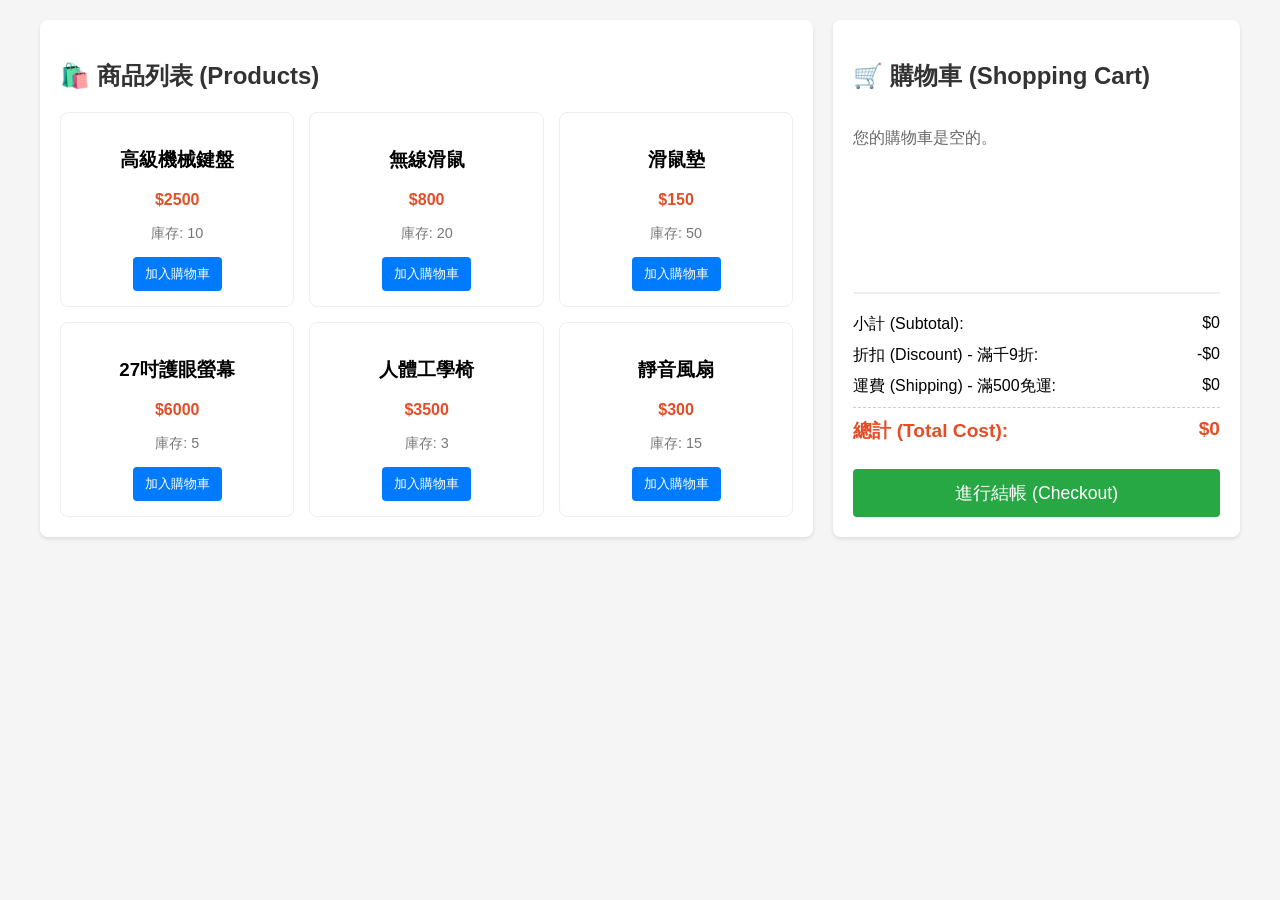
==== index.html @ c5e7530f "first push by Taick" ====
<!DOCTYPE html>
<html lang="zh-TW">
<head>
    <meta charset="UTF-8">
    <meta name="viewport" content="width=device-width, initial-scale=1.0">
    <title>E-commerce Shopping Platform</title>
    <style>
        body { font-family: Arial, sans-serif; margin: 0; padding: 20px; background-color: #f5f5f5; }
        h1, h2 { color: #333; }
        .container { display: flex; gap: 20px; max-width: 1200px; margin: 0 auto; }
        
        .products-section, .cart-section { background: white; padding: 20px; border-radius: 8px; box-shadow: 0 2px 4px rgba(0,0,0,0.1); }
        .products-section { flex: 2; }
        .cart-section { flex: 1; display: flex; flex-direction: column; }
        
        .product-grid { display: grid; grid-template-columns: repeat(auto-fill, minmax(200px, 1fr)); gap: 15px; }
        .product-card { padding: 15px; border: 1px solid #eee; border-radius: 8px; text-align: center; }
        .product-price { color: #e44d26; font-weight: bold; margin: 10px 0; }
        
        button { background-color: #007bff; color: white; border: none; padding: 8px 12px; border-radius: 4px; cursor: pointer; }
        button:hover { background-color: #0056b3; }
        button:disabled { background-color: #ccc; cursor: not-allowed; }
        
        .cart-item { display: flex; justify-content: space-between; align-items: center; border-bottom: 1px solid #eee; padding: 10px 0; }
        .cart-summary { margin-top: auto; padding-top: 20px; border-top: 2px solid #eee; }
        .summary-row { display: flex; justify-content: space-between; margin-bottom: 10px; }
        .total-row { font-size: 1.2em; font-weight: bold; color: #e44d26; border-top: 1px dashed #ccc; padding-top: 10px; }
        
        #checkoutBtn { width: 100%; margin-top: 15px; font-size: 1.1em; padding: 12px; background-color: #28a745; }
        #checkoutBtn:hover { background-color: #218838; }
    </style>
</head>
<body>

    <div class="container">
        <!-- 產品瀏覽區 -->
        <section class="products-section">
            <h1>🛍️ 商品列表 (Products)</h1>
            <div class="product-grid" id="productGrid">
                <!-- 商品卡片由 JS 動態生成 -->
            </div>
        </section>

        <!-- 購物車與結帳區 -->
        <section class="cart-section">
            <h2>🛒 購物車 (Shopping Cart)</h2>
            <div id="cartItems">
                <p style="color: #666;">您的購物車是空的。</p>
            </div>
            
            <div class="cart-summary">
                <div class="summary-row">
                    <span>小計 (Subtotal):</span>
                    <span id="subTotal">$0</span>
                </div>
                <!-- 模擬滿千9折策略 -->
                <div class="summary-row">
                    <span>折扣 (Discount) - 滿千9折:</span>
                    <span id="discount">-$0</span>
                </div>
                <!-- 模擬未滿500需運費 60策略 -->
                <div class="summary-row">
                    <span>運費 (Shipping) - 滿500免運:</span>
                    <span id="shipping">$0</span>
                </div>
                <div class="summary-row total-row">
                    <span>總計 (Total Cost):</span>
                    <span id="totalCost">$0</span>
                </div>
                <button id="checkoutBtn" disabled onclick="checkout()">進行結帳 (Checkout)</button>
            </div>
        </section>
    </div>

    <!-- 模擬前端與後端交換資料的腳本 -->
    <script>
        // 模擬後端回傳的商品清單
        const dbProducts = [
            { id: 1, name: "高級機械鍵盤", price: 2500, stock: 10 },
            { id: 2, name: "無線滑鼠", price: 800, stock: 20 },
            { id: 3, name: "滑鼠墊", price: 150, stock: 50 },
            { id: 4, name: "27吋護眼螢幕", price: 6000, stock: 5 },
            { id: 5, name: "人體工學椅", price: 3500, stock: 3 },
            { id: 6, name: "靜音風扇", price: 300, stock: 15 }
        ];

        // 購物車狀態
        let cart = [];

        // 初始化頁面
        function initApp() {
            renderProducts();
            updateCartUI();
        }

        // 渲染商品列表
        function renderProducts() {
            const grid = document.getElementById("productGrid");
            grid.innerHTML = "";
            dbProducts.forEach(product => {
                const card = document.createElement("div");
                card.className = "product-card";
                card.innerHTML = `
                    <h3>${product.name}</h3>
                    <div class="product-price">$${product.price}</div>
                    <p style="font-size: 0.9em; color: #777;">庫存: <span id="stock-${product.id}">${product.stock}</span></p>
                    <button onclick="addToCart(${product.id})" id="btn-${product.id}">加入購物車</button>
                `;
                grid.appendChild(card);
            });
        }

        // 加入購物車
        function addToCart(productId) {
            const product = dbProducts.find(p => p.id === productId);
            if (product.stock <= 0) return alert("庫存不足！");
            
            // 扣除模擬庫存
            product.stock--;
            document.getElementById(`stock-${product.id}`).innerText = product.stock;
            if(product.stock === 0) document.getElementById(`btn-${product.id}`).disabled = true;

            const existingItem = cart.find(item => item.product.id === productId);
            if (existingItem) {
                existingItem.quantity++;
            } else {
                cart.push({ product: product, quantity: 1 });
            }
            updateCartUI();
        }

        // 移除購物車項目 (釋放庫存)
        function removeFromCart(productId) {
            const index = cart.findIndex(item => item.product.id === productId);
            if(index !== -1) {
                const item = cart[index];
                // 加回庫存
                const product = dbProducts.find(p => p.id === productId);
                product.stock += item.quantity;
                document.getElementById(`stock-${product.id}`).innerText = product.stock;
                document.getElementById(`btn-${product.id}`).disabled = false;
                
                cart.splice(index, 1);
                updateCartUI();
            }
        }

        // 更新購物車UI及計算金額
        function updateCartUI() {
            const container = document.getElementById("cartItems");
            if (cart.length === 0) {
                container.innerHTML = '<p style="color: #666;">您的購物車是空的。</p>';
                document.getElementById("checkoutBtn").disabled = true;
            } else {
                container.innerHTML = "";
                document.getElementById("checkoutBtn").disabled = false;
                cart.forEach(item => {
                    const row = document.createElement("div");
                    row.className = "cart-item";
                    row.innerHTML = `
                        <span>${item.product.name} (x${item.quantity})</span>
                        <span>
                            $${item.product.price * item.quantity} 
                            <button onclick="removeFromCart(${item.product.id})" style="padding: 2px 6px; background-color: #dc3545; font-size:0.8em;">刪除</button>
                        </span>
                    `;
                    container.appendChild(row);
                });
            }
            calculateCost();
        }

        // 模擬訂單計費 (Policy/Strategy 模擬)
        function calculateCost() {
            let subtotal = 0;
            cart.forEach(item => subtotal += item.product.price * item.quantity);

            // 折扣策略: 滿 1000 打 9 折
            let discount = 0;
            if (subtotal >= 1000) {
                discount = subtotal * 0.1;
            }

            // 運費策略: 未滿 500 收 60 運費, 若為 0 則不收運費
            let shippingParams = 60;
            let shippingCost = (subtotal < 500 && subtotal > 0) ? shippingParams : 0;

            let total = subtotal - discount + shippingCost;

            // 更新畫面
            document.getElementById("subTotal").innerText = "$" + Math.round(subtotal);
            document.getElementById("discount").innerText = "-$" + Math.round(discount);
            document.getElementById("shipping").innerText = "$" + shippingCost;
            document.getElementById("totalCost").innerText = "$" + Math.round(total);
        }

        // 模擬送出結帳
        function checkout() {
            alert("結帳成功！總金額：" + document.getElementById("totalCost").innerText + "\n感謝您的購買！");
            cart = [];
            updateCartUI();
        }

        // 啟動應用
        initApp();
    </script>
</body>
</html>
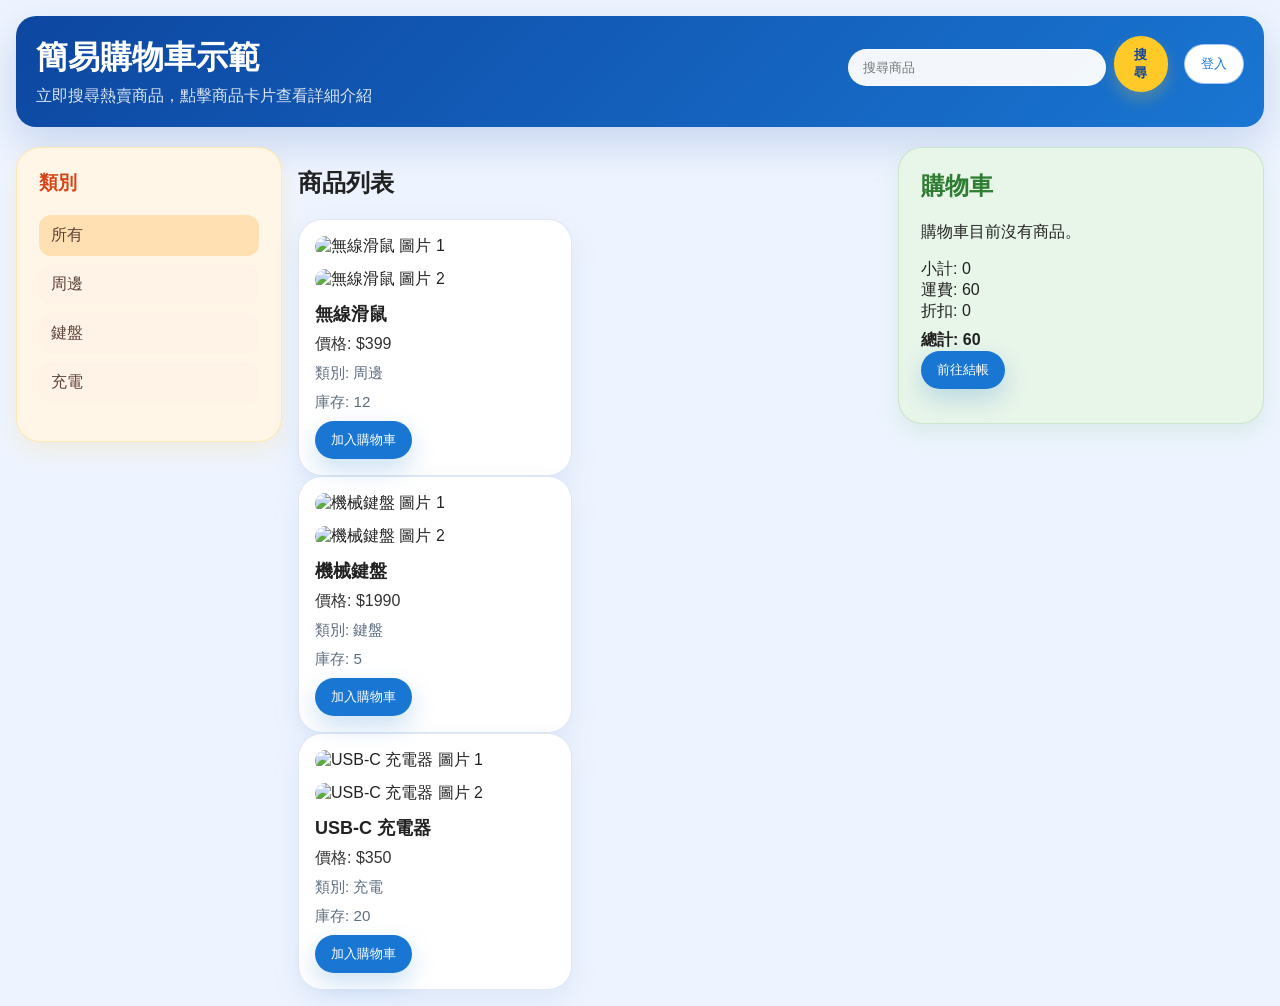
==== commit fe6f1429: "add web" ====
--- a/index.html
+++ b/index.html
@@ -1,208 +1,132 @@
-<!DOCTYPE html>
-<html lang="zh-TW">
-<head>
-    <meta charset="UTF-8">
-    <meta name="viewport" content="width=device-width, initial-scale=1.0">
-    <title>E-commerce Shopping Platform</title>
-    <style>
-        body { font-family: Arial, sans-serif; margin: 0; padding: 20px; background-color: #f5f5f5; }
-        h1, h2 { color: #333; }
-        .container { display: flex; gap: 20px; max-width: 1200px; margin: 0 auto; }
-        
-        .products-section, .cart-section { background: white; padding: 20px; border-radius: 8px; box-shadow: 0 2px 4px rgba(0,0,0,0.1); }
-        .products-section { flex: 2; }
-        .cart-section { flex: 1; display: flex; flex-direction: column; }
-        
-        .product-grid { display: grid; grid-template-columns: repeat(auto-fill, minmax(200px, 1fr)); gap: 15px; }
-        .product-card { padding: 15px; border: 1px solid #eee; border-radius: 8px; text-align: center; }
-        .product-price { color: #e44d26; font-weight: bold; margin: 10px 0; }
-        
-        button { background-color: #007bff; color: white; border: none; padding: 8px 12px; border-radius: 4px; cursor: pointer; }
-        button:hover { background-color: #0056b3; }
-        button:disabled { background-color: #ccc; cursor: not-allowed; }
-        
-        .cart-item { display: flex; justify-content: space-between; align-items: center; border-bottom: 1px solid #eee; padding: 10px 0; }
-        .cart-summary { margin-top: auto; padding-top: 20px; border-top: 2px solid #eee; }
-        .summary-row { display: flex; justify-content: space-between; margin-bottom: 10px; }
-        .total-row { font-size: 1.2em; font-weight: bold; color: #e44d26; border-top: 1px dashed #ccc; padding-top: 10px; }
-        
-        #checkoutBtn { width: 100%; margin-top: 15px; font-size: 1.1em; padding: 12px; background-color: #28a745; }
-        #checkoutBtn:hover { background-color: #218838; }
-    </style>
-</head>
-<body>
-
-    <div class="container">
-        <!-- 產品瀏覽區 -->
-        <section class="products-section">
-            <h1>🛍️ 商品列表 (Products)</h1>
-            <div class="product-grid" id="productGrid">
-                <!-- 商品卡片由 JS 動態生成 -->
-            </div>
-        </section>
-
-        <!-- 購物車與結帳區 -->
-        <section class="cart-section">
-            <h2>🛒 購物車 (Shopping Cart)</h2>
-            <div id="cartItems">
-                <p style="color: #666;">您的購物車是空的。</p>
-            </div>
-            
-            <div class="cart-summary">
-                <div class="summary-row">
-                    <span>小計 (Subtotal):</span>
-                    <span id="subTotal">$0</span>
-                </div>
-                <!-- 模擬滿千9折策略 -->
-                <div class="summary-row">
-                    <span>折扣 (Discount) - 滿千9折:</span>
-                    <span id="discount">-$0</span>
-                </div>
-                <!-- 模擬未滿500需運費 60策略 -->
-                <div class="summary-row">
-                    <span>運費 (Shipping) - 滿500免運:</span>
-                    <span id="shipping">$0</span>
-                </div>
-                <div class="summary-row total-row">
-                    <span>總計 (Total Cost):</span>
-                    <span id="totalCost">$0</span>
-                </div>
-                <button id="checkoutBtn" disabled onclick="checkout()">進行結帳 (Checkout)</button>
-            </div>
-        </section>
-    </div>
-
-    <!-- 模擬前端與後端交換資料的腳本 -->
-    <script>
-        // 模擬後端回傳的商品清單
-        const dbProducts = [
-            { id: 1, name: "高級機械鍵盤", price: 2500, stock: 10 },
-            { id: 2, name: "無線滑鼠", price: 800, stock: 20 },
-            { id: 3, name: "滑鼠墊", price: 150, stock: 50 },
-            { id: 4, name: "27吋護眼螢幕", price: 6000, stock: 5 },
-            { id: 5, name: "人體工學椅", price: 3500, stock: 3 },
-            { id: 6, name: "靜音風扇", price: 300, stock: 15 }
-        ];
-
-        // 購物車狀態
-        let cart = [];
-
-        // 初始化頁面
-        function initApp() {
-            renderProducts();
-            updateCartUI();
-        }
-
-        // 渲染商品列表
-        function renderProducts() {
-            const grid = document.getElementById("productGrid");
-            grid.innerHTML = "";
-            dbProducts.forEach(product => {
-                const card = document.createElement("div");
-                card.className = "product-card";
-                card.innerHTML = `
-                    <h3>${product.name}</h3>
-                    <div class="product-price">$${product.price}</div>
-                    <p style="font-size: 0.9em; color: #777;">庫存: <span id="stock-${product.id}">${product.stock}</span></p>
-                    <button onclick="addToCart(${product.id})" id="btn-${product.id}">加入購物車</button>
-                `;
-                grid.appendChild(card);
-            });
-        }
-
-        // 加入購物車
-        function addToCart(productId) {
-            const product = dbProducts.find(p => p.id === productId);
-            if (product.stock <= 0) return alert("庫存不足！");
-            
-            // 扣除模擬庫存
-            product.stock--;
-            document.getElementById(`stock-${product.id}`).innerText = product.stock;
-            if(product.stock === 0) document.getElementById(`btn-${product.id}`).disabled = true;
-
-            const existingItem = cart.find(item => item.product.id === productId);
-            if (existingItem) {
-                existingItem.quantity++;
-            } else {
-                cart.push({ product: product, quantity: 1 });
-            }
-            updateCartUI();
-        }
-
-        // 移除購物車項目 (釋放庫存)
-        function removeFromCart(productId) {
-            const index = cart.findIndex(item => item.product.id === productId);
-            if(index !== -1) {
-                const item = cart[index];
-                // 加回庫存
-                const product = dbProducts.find(p => p.id === productId);
-                product.stock += item.quantity;
-                document.getElementById(`stock-${product.id}`).innerText = product.stock;
-                document.getElementById(`btn-${product.id}`).disabled = false;
-                
-                cart.splice(index, 1);
-                updateCartUI();
-            }
-        }
-
-        // 更新購物車UI及計算金額
-        function updateCartUI() {
-            const container = document.getElementById("cartItems");
-            if (cart.length === 0) {
-                container.innerHTML = '<p style="color: #666;">您的購物車是空的。</p>';
-                document.getElementById("checkoutBtn").disabled = true;
-            } else {
-                container.innerHTML = "";
-                document.getElementById("checkoutBtn").disabled = false;
-                cart.forEach(item => {
-                    const row = document.createElement("div");
-                    row.className = "cart-item";
-                    row.innerHTML = `
-                        <span>${item.product.name} (x${item.quantity})</span>
-                        <span>
-                            $${item.product.price * item.quantity} 
-                            <button onclick="removeFromCart(${item.product.id})" style="padding: 2px 6px; background-color: #dc3545; font-size:0.8em;">刪除</button>
-                        </span>
-                    `;
-                    container.appendChild(row);
-                });
-            }
-            calculateCost();
-        }
-
-        // 模擬訂單計費 (Policy/Strategy 模擬)
-        function calculateCost() {
-            let subtotal = 0;
-            cart.forEach(item => subtotal += item.product.price * item.quantity);
-
-            // 折扣策略: 滿 1000 打 9 折
-            let discount = 0;
-            if (subtotal >= 1000) {
-                discount = subtotal * 0.1;
-            }
-
-            // 運費策略: 未滿 500 收 60 運費, 若為 0 則不收運費
-            let shippingParams = 60;
-            let shippingCost = (subtotal < 500 && subtotal > 0) ? shippingParams : 0;
-
-            let total = subtotal - discount + shippingCost;
-
-            // 更新畫面
-            document.getElementById("subTotal").innerText = "$" + Math.round(subtotal);
-            document.getElementById("discount").innerText = "-$" + Math.round(discount);
-            document.getElementById("shipping").innerText = "$" + shippingCost;
-            document.getElementById("totalCost").innerText = "$" + Math.round(total);
-        }
-
-        // 模擬送出結帳
-        function checkout() {
-            alert("結帳成功！總金額：" + document.getElementById("totalCost").innerText + "\n感謝您的購買！");
-            cart = [];
-            updateCartUI();
-        }
-
-        // 啟動應用
-        initApp();
-    </script>
-</body>
-</html>+<!doctype html>
+<html lang="zh-Hant">
+<head>
+  <meta charset="utf-8">
+  <meta name="viewport" content="width=device-width,initial-scale=1">
+  <title>購物系統示範</title>
+  <link rel="stylesheet" href="web/style.css">
+  </head>
+<body>
+  <header>
+    <div class="topbar">
+      <div class="brand-wrap">
+        <h1>簡易購物車示範</h1>
+        <p class="subtitle">立即搜尋熱賣商品，點擊商品卡片查看詳細介紹</p>
+      </div>
+      <div class="top-actions">
+        <div class="search">
+          <input id="searchInput" placeholder="搜尋商品">
+          <button id="searchBtn">搜尋</button>
+        </div>
+        <div class="user-area">
+          <button id="openLoginBtn" class="secondary">登入</button>
+          <span id="currentUser" class="user-badge hidden">
+            <strong id="displayName"></strong>
+            <button id="logoutBtn" class="secondary">登出</button>
+          </span>
+        </div>
+      </div>
+    </div>
+  </header>
+
+  <main class="layout">
+    <aside id="categories" class="sidebar">
+      <h3>類別</h3>
+      <ul id="categoryList"></ul>
+    </aside>
+
+    <section id="products-section" class="content">
+      <h2>商品列表</h2>
+      <div id="products" class="grid"></div>
+      <section id="adminPanel" class="admin-panel hidden">
+        <div class="admin-header">
+          <h2>管理者系統</h2>
+          <div class="admin-tabs">
+            <button data-tab="products" class="active">商品列表</button>
+            <button data-tab="customers">客戶列表</button>
+            <button data-tab="discounts">折扣活動</button>
+          </div>
+        </div>
+        <div id="adminContent" class="admin-content"></div>
+      </section>
+    </section>
+
+    <aside id="cart-panel" class="cart-panel">
+      <h2>購物車</h2>
+      <div id="cart"></div>
+      <div class="cart-summary">
+        <div>小計: <span id="subtotal">0</span></div>
+        <div>運費: <span id="shipping">0</span></div>
+        <div>折扣: <span id="discount">0</span></div>
+        <div class="total">總計: <span id="total">0</span></div>
+      </div>
+      <button id="checkoutBtn" class="primary">前往結帳</button>
+      <div id="message" class="message"></div>
+    </aside>
+  </main>
+
+  <div id="productModal" class="modal hidden">
+    <div class="modal-dialog product-dialog">
+      <button class="close" id="closeProductModal" aria-label="關閉">×</button>
+      <div class="product-preview">
+        <div class="product-gallery" id="productGallery"></div>
+        <div class="product-info">
+          <h2 id="modalProductName"></h2>
+          <p id="modalProductDesc"></p>
+          <p>價格: <strong id="modalProductPrice"></strong></p>
+          <p>類別: <strong id="modalProductCategory"></strong></p>
+          <p>庫存: <strong id="modalProductStock"></strong></p>
+          <button id="modalAddBtn" class="primary">加入購物車</button>
+        </div>
+      </div>
+    </div>
+  </div>
+
+  <div id="loginModal" class="modal hidden">
+    <div class="modal-dialog login-dialog">
+      <button class="close" id="closeLoginModal" aria-label="關閉">×</button>
+      <h2>會員登入</h2>
+      <label>身分
+        <select id="loginRole">
+          <option value="customer">客戶</option>
+          <option value="admin">管理員</option>
+        </select>
+      </label>
+      <label>帳號
+        <input id="loginUsername" placeholder="admin / customer">
+      </label>
+      <label>密碼
+        <input id="loginPassword" type="password" placeholder="密碼">
+      </label>
+      <button id="loginBtn" class="primary">登入</button>
+      <div id="loginModalMessage" class="message"></div>
+    </div>
+  </div>
+
+  <div id="paymentModal" class="modal hidden">
+    <div class="modal-dialog">
+      <button class="close" id="closePaymentModal" aria-label="關閉">×</button>
+      <h2>結帳付款</h2>
+      <div id="checkoutUserInfo"></div>
+      <label>付款方式
+        <select id="paymentMethod">
+          <option value="card">信用卡</option>
+          <option value="linepay">Line Pay</option>
+          <option value="atm">ATM 轉帳</option>
+        </select>
+      </label>
+      <label>姓名 <input id="checkoutName" placeholder="輸入收件姓名"></label>
+      <label>卡號 / 帳號 <input id="checkoutCard" placeholder="4242 4242 4242 4242"></label>
+      <label>運送方式
+        <select id="shippingSelect"></select>
+      </label>
+      <label>折扣碼 <input id="discountCode" placeholder="例如: SAVE10"></label>
+      <button id="applyDiscountBtn" class="secondary">套用折扣</button>
+      <div id="paymentMessage" class="message"></div>
+      <button id="confirmPaymentBtn" class="primary">確認付款</button>
+    </div>
+  </div>
+
+  <script src="web/main.js"></script>
+</body>
+</html>
--- a/web/style.css
+++ b/web/style.css
@@ -0,0 +1,80 @@
+body{font-family:Segoe UI, Roboto, "Noto Sans TC", sans-serif;margin:16px;color:#222;background:#eef4ff}
+.hidden{display:none !important}
+.topbar{display:flex;justify-content:space-between;align-items:flex-start;gap:16px;padding:20px;border-radius:20px;background:linear-gradient(135deg,#0d47a1,#1976d2);color:#fff;box-shadow:0 16px 40px rgba(13,71,161,.18)}
+.brand-wrap h1{margin:0;font-size:2rem}
+.subtitle{margin:6px 0 0;color:rgba(255,255,255,.85)}
+.top-actions{display:flex;align-items:center;gap:16px}
+.search{display:flex;align-items:center;gap:8px}
+.search input{padding:10px 14px;border:1px solid rgba(255,255,255,.6);border-radius:999px;background:rgba(255,255,255,.95);color:#1b263b;min-width:220px;outline:none}
+.search button{padding:10px 18px;border:none;border-radius:999px;background:#ffca28;color:#0d47a1;font-weight:600;box-shadow:0 8px 16px rgba(255,202,40,.24)}
+.user-area{display:flex;align-items:center;gap:12px}
+.user-badge{display:inline-flex;align-items:center;gap:8px;padding:10px 14px;border-radius:999px;background:rgba(255,255,255,.9);color:#0d47a1;font-weight:600}
+
+.layout{display:flex;gap:16px;align-items:flex-start;margin-top:20px}
+.sidebar{width:220px;background:#fff6e8;border:1px solid rgba(255,193,7,.24);border-radius:24px;padding:22px;box-shadow:0 10px 24px rgba(255,193,7,.12)}
+.sidebar h3{margin-top:0;color:#d84315}
+.sidebar ul{list-style:none;padding:0}
+.sidebar li{padding:10px 12px;border-radius:12px;cursor:pointer;margin-bottom:8px;background:#fff2e7;color:#5d4037}
+.sidebar li.active{background:#ffe0b2}
+.cart-panel{width:320px;background:#e8f5e9;border:1px solid rgba(76,175,80,.2);border-radius:24px;padding:22px;box-shadow:0 10px 24px rgba(76,175,80,.12)}
+.cart-panel h2{margin-top:0;color:#2e7d32}
+.content{flex:1}
+.card{border:1px solid rgba(13,71,161,.12);padding:16px;border-radius:24px;width:240px;background:#fff;box-shadow:0 10px 30px rgba(13,71,161,.08);transition:transform .2s,box-shadow .2s}
+.card:hover{transform:translateY(-4px);box-shadow:0 18px 42px rgba(13,71,161,.15)}
+.card h3{margin:0 0 8px;font-size:18px}
+.card p{margin:0 0 8px;color:#333}
+.card .cat,.card .stock{font-size:.95rem;color:#5d6d7f}
+.product-image{width:100%;height:140px;border-radius:18px;object-fit:cover;margin-bottom:12px}
+.thumb-row{display:flex;gap:8px;margin-bottom:12px}
+.thumb-row img{width:60px;height:50px;object-fit:cover;border-radius:12px;border:2px solid transparent;cursor:pointer}
+.thumb-row img.active{border-color:#1976d2}
+
+.primary{background:#1976d2;color:#fff;border:none;padding:10px 16px;border-radius:999px;cursor:pointer;box-shadow:0 10px 24px rgba(25,118,210,.22)}
+.secondary{background:#fff;color:#1976d2;border:1px solid rgba(25,118,210,.4);padding:10px 16px;border-radius:999px;cursor:pointer}
+button{cursor:pointer}
+
+.admin-panel{margin-top:24px;border:1px solid rgba(25,118,210,.16);background:#f7fbff;padding:18px;border-radius:24px}
+.admin-header{display:flex;justify-content:space-between;align-items:center;gap:12px;margin-bottom:18px}
+.admin-tabs{display:flex;gap:12px;flex-wrap:wrap}
+.admin-tabs button{background:#e8f0ff;color:#0d47a1;border:1px solid rgba(13,71,161,.12);border-radius:999px;padding:10px 16px}
+.admin-tabs button.active{background:#1976d2;color:#fff;border-color:#1976d2}
+.admin-content{background:#fff;border:1px solid rgba(13,71,161,.08);border-radius:18px;padding:18px}
+.admin-table{width:100%;overflow-x:auto}
+.admin-table table{width:100%;border-collapse:collapse}
+.admin-table th,
+.admin-table td{padding:10px 12px;border-bottom:1px solid rgba(13,71,161,.1);text-align:left}
+.admin-table th{background:rgba(25,118,210,.08)}
+.admin-actions{display:flex;justify-content:flex-end;margin-bottom:16px}
+.admin-actions button{margin-left:12px}
+.admin-form{display:grid;grid-template-columns:1fr 1fr;gap:16px;margin-top:18px}
+.admin-form label{display:flex;flex-direction:column;color:#2c3e50}
+.admin-form input,
+.admin-form textarea{padding:10px;border:1px solid #dce4f2;border-radius:12px;width:100%;margin-top:8px}
+.admin-form textarea{resize:vertical;min-height:100px}
+.admin-form-full{grid-column:1 / -1}
+
+#cart{margin-bottom:16px}
+.cart-item{display:flex;justify-content:space-between;padding:10px 0;border-bottom:1px dashed #c8e6c9}
+.cart-summary{margin-top:12px}
+.total{font-weight:700;margin-top:8px}
+.message{margin-top:12px;color:green}
+label{display:block;margin:10px 0;color:#2c3e50}
+input,select{padding:10px;border:1px solid #dce4f2;border-radius:12px;width:100%;margin-top:6px}
+
+.modal{position:fixed;top:0;left:0;width:100%;height:100%;background:rgba(0,0,0,.45);display:flex;align-items:center;justify-content:center;padding:16px;z-index:1000}
+.modal.hidden{display:none}
+.modal-dialog{background:#fff;border-radius:24px;box-shadow:0 30px 80px rgba(0,0,0,.18);max-width:680px;width:100%;padding:28px;position:relative}
+.modal-dialog .close{position:absolute;top:16px;right:16px;background:none;border:none;font-size:28px;color:#4a4a4a;cursor:pointer}
+.login-dialog{max-width:420px}
+.product-dialog{max-width:900px}
+.product-preview{display:grid;grid-template-columns:260px 1fr;gap:24px;align-items:start}
+.product-gallery{display:flex;flex-direction:column;gap:12px}
+.product-gallery img{width:100%;border-radius:20px;object-fit:cover}
+.product-info h2{margin-top:0}
+.product-info p{margin:10px 0}
+
+@media (max-width:980px){
+	.layout{flex-direction:column}
+	.cart-panel{position:static;width:auto;max-height:none;margin-top:20px}
+	.product-preview{grid-template-columns:1fr}
+}
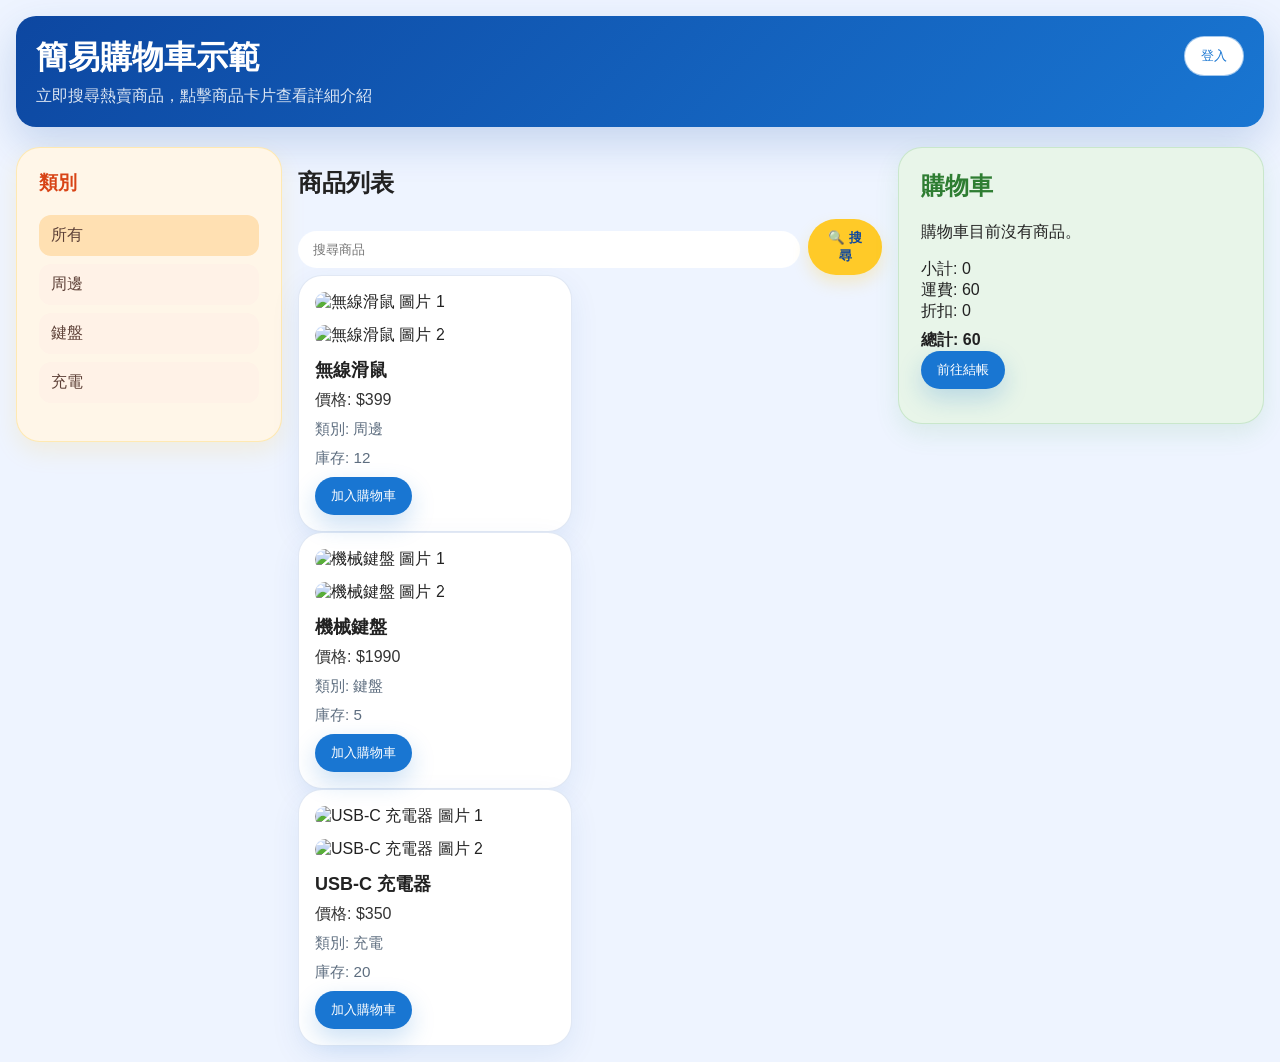
==== commit 4b292aae: "optimize typesetting" ====
--- a/index.html
+++ b/index.html
@@ -14,12 +14,9 @@
         <p class="subtitle">立即搜尋熱賣商品，點擊商品卡片查看詳細介紹</p>
       </div>
       <div class="top-actions">
-        <div class="search">
-          <input id="searchInput" placeholder="搜尋商品">
-          <button id="searchBtn">搜尋</button>
-        </div>
         <div class="user-area">
           <button id="openLoginBtn" class="secondary">登入</button>
+          <button id="manageProductsBtn" class="secondary hidden">管理你的商品</button>
           <span id="currentUser" class="user-badge hidden">
             <strong id="displayName"></strong>
             <button id="logoutBtn" class="secondary">登出</button>
@@ -36,8 +33,14 @@
     </aside>
 
     <section id="products-section" class="content">
-      <h2>商品列表</h2>
-      <div id="products" class="grid"></div>
+      <div id="productListContainer">
+        <h2>商品列表</h2>
+        <div class="search product-search">
+          <input id="searchInput" placeholder="搜尋商品">
+          <button id="searchBtn" class="primary">🔍 搜尋</button>
+        </div>
+        <div id="products" class="grid"></div>
+      </div>
       <section id="adminPanel" class="admin-panel hidden">
         <div class="admin-header">
           <h2>管理者系統</h2>
@@ -127,6 +130,25 @@
     </div>
   </div>
 
+  <div id="adminEditModal" class="modal hidden">
+    <div class="modal-dialog admin-edit-dialog">
+      <button class="close" id="closeAdminEditModal" aria-label="關閉">×</button>
+      <h3>編輯商品</h3>
+      <div class="admin-form-single">
+        <label>商品名稱<input id="adminModalName" type="text"></label>
+        <label>類別<input id="adminModalCategory" type="text"></label>
+        <label>價格<input id="adminModalPrice" type="number" min="0"></label>
+        <label>庫存<input id="adminModalStock" type="number" min="0"></label>
+        <label class="admin-form-full">描述<textarea id="adminModalDescription"></textarea></label>
+        <label class="admin-form-full">圖片網址（逗號分隔）<input id="adminModalImages" type="text" placeholder="https://... , https://..."></label>
+        <div style="display:flex;justify-content:flex-end;gap:12px;margin-top:8px">
+          <button id="adminModalCancelBtn" class="secondary">取消</button>
+          <button id="adminModalSaveBtn" class="primary">儲存</button>
+        </div>
+      </div>
+    </div>
+  </div>
+
   <script src="web/main.js"></script>
 </body>
 </html>
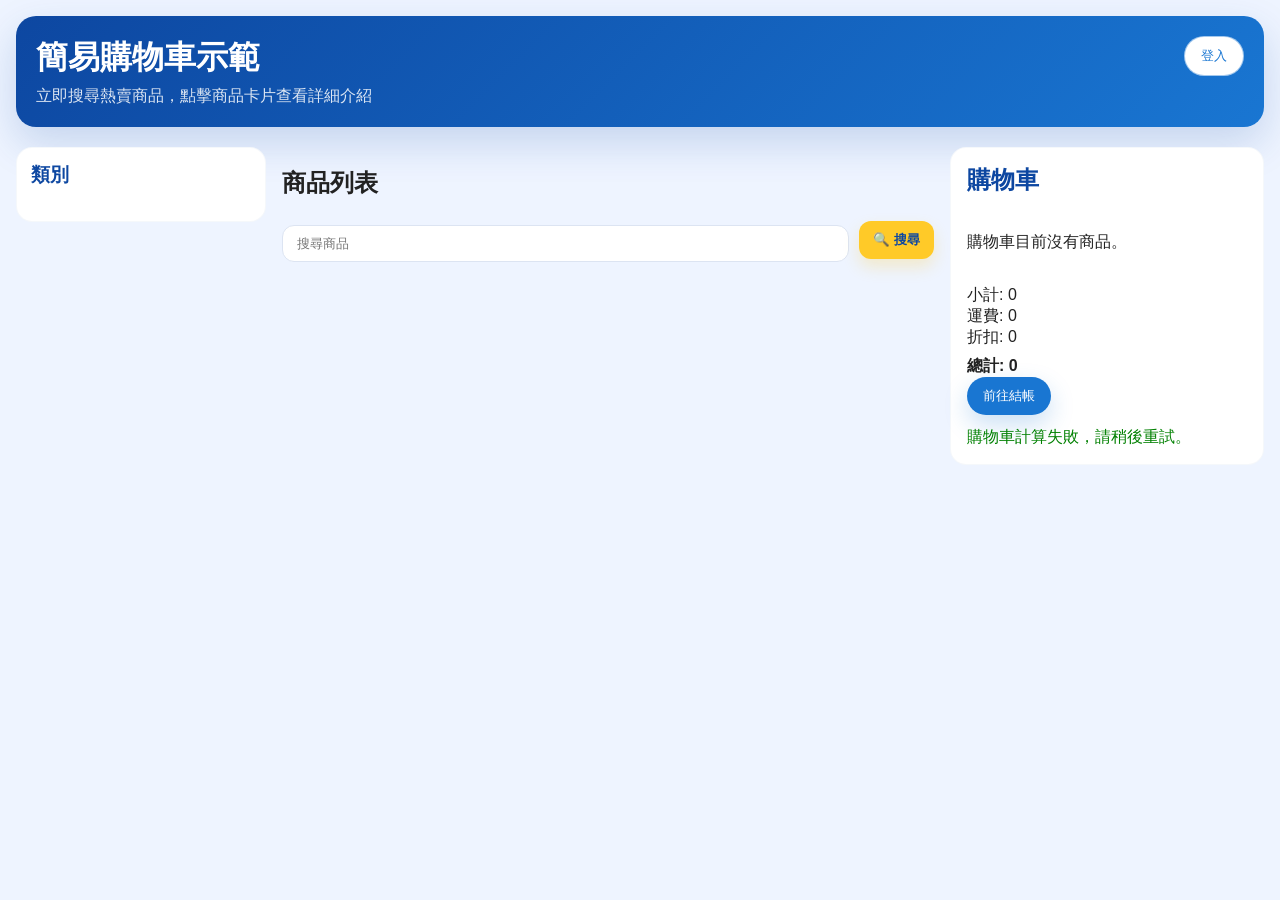
==== commit f838fc16: "重新提交" ====
--- a/index.html
+++ b/index.html
@@ -1,154 +1,154 @@
-<!doctype html>
-<html lang="zh-Hant">
-<head>
-  <meta charset="utf-8">
-  <meta name="viewport" content="width=device-width,initial-scale=1">
-  <title>購物系統示範</title>
-  <link rel="stylesheet" href="web/style.css">
-  </head>
-<body>
-  <header>
-    <div class="topbar">
-      <div class="brand-wrap">
-        <h1>簡易購物車示範</h1>
-        <p class="subtitle">立即搜尋熱賣商品，點擊商品卡片查看詳細介紹</p>
-      </div>
-      <div class="top-actions">
-        <div class="user-area">
-          <button id="openLoginBtn" class="secondary">登入</button>
-          <button id="manageProductsBtn" class="secondary hidden">管理你的商品</button>
-          <span id="currentUser" class="user-badge hidden">
-            <strong id="displayName"></strong>
-            <button id="logoutBtn" class="secondary">登出</button>
-          </span>
-        </div>
-      </div>
-    </div>
-  </header>
-
-  <main class="layout">
-    <aside id="categories" class="sidebar">
-      <h3>類別</h3>
-      <ul id="categoryList"></ul>
-    </aside>
-
-    <section id="products-section" class="content">
-      <div id="productListContainer">
-        <h2>商品列表</h2>
-        <div class="search product-search">
-          <input id="searchInput" placeholder="搜尋商品">
-          <button id="searchBtn" class="primary">🔍 搜尋</button>
-        </div>
-        <div id="products" class="grid"></div>
-      </div>
-      <section id="adminPanel" class="admin-panel hidden">
-        <div class="admin-header">
-          <h2>管理者系統</h2>
-          <div class="admin-tabs">
-            <button data-tab="products" class="active">商品列表</button>
-            <button data-tab="customers">客戶列表</button>
-            <button data-tab="discounts">折扣活動</button>
-          </div>
-        </div>
-        <div id="adminContent" class="admin-content"></div>
-      </section>
-    </section>
-
-    <aside id="cart-panel" class="cart-panel">
-      <h2>購物車</h2>
-      <div id="cart"></div>
-      <div class="cart-summary">
-        <div>小計: <span id="subtotal">0</span></div>
-        <div>運費: <span id="shipping">0</span></div>
-        <div>折扣: <span id="discount">0</span></div>
-        <div class="total">總計: <span id="total">0</span></div>
-      </div>
-      <button id="checkoutBtn" class="primary">前往結帳</button>
-      <div id="message" class="message"></div>
-    </aside>
-  </main>
-
-  <div id="productModal" class="modal hidden">
-    <div class="modal-dialog product-dialog">
-      <button class="close" id="closeProductModal" aria-label="關閉">×</button>
-      <div class="product-preview">
-        <div class="product-gallery" id="productGallery"></div>
-        <div class="product-info">
-          <h2 id="modalProductName"></h2>
-          <p id="modalProductDesc"></p>
-          <p>價格: <strong id="modalProductPrice"></strong></p>
-          <p>類別: <strong id="modalProductCategory"></strong></p>
-          <p>庫存: <strong id="modalProductStock"></strong></p>
-          <button id="modalAddBtn" class="primary">加入購物車</button>
-        </div>
-      </div>
-    </div>
-  </div>
-
-  <div id="loginModal" class="modal hidden">
-    <div class="modal-dialog login-dialog">
-      <button class="close" id="closeLoginModal" aria-label="關閉">×</button>
-      <h2>會員登入</h2>
-      <label>身分
-        <select id="loginRole">
-          <option value="customer">客戶</option>
-          <option value="admin">管理員</option>
-        </select>
-      </label>
-      <label>帳號
-        <input id="loginUsername" placeholder="admin / customer">
-      </label>
-      <label>密碼
-        <input id="loginPassword" type="password" placeholder="密碼">
-      </label>
-      <button id="loginBtn" class="primary">登入</button>
-      <div id="loginModalMessage" class="message"></div>
-    </div>
-  </div>
-
-  <div id="paymentModal" class="modal hidden">
-    <div class="modal-dialog">
-      <button class="close" id="closePaymentModal" aria-label="關閉">×</button>
-      <h2>結帳付款</h2>
-      <div id="checkoutUserInfo"></div>
-      <label>付款方式
-        <select id="paymentMethod">
-          <option value="card">信用卡</option>
-          <option value="linepay">Line Pay</option>
-          <option value="atm">ATM 轉帳</option>
-        </select>
-      </label>
-      <label>姓名 <input id="checkoutName" placeholder="輸入收件姓名"></label>
-      <label>卡號 / 帳號 <input id="checkoutCard" placeholder="4242 4242 4242 4242"></label>
-      <label>運送方式
-        <select id="shippingSelect"></select>
-      </label>
-      <label>折扣碼 <input id="discountCode" placeholder="例如: SAVE10"></label>
-      <button id="applyDiscountBtn" class="secondary">套用折扣</button>
-      <div id="paymentMessage" class="message"></div>
-      <button id="confirmPaymentBtn" class="primary">確認付款</button>
-    </div>
-  </div>
-
-  <div id="adminEditModal" class="modal hidden">
-    <div class="modal-dialog admin-edit-dialog">
-      <button class="close" id="closeAdminEditModal" aria-label="關閉">×</button>
-      <h3>編輯商品</h3>
-      <div class="admin-form-single">
-        <label>商品名稱<input id="adminModalName" type="text"></label>
-        <label>類別<input id="adminModalCategory" type="text"></label>
-        <label>價格<input id="adminModalPrice" type="number" min="0"></label>
-        <label>庫存<input id="adminModalStock" type="number" min="0"></label>
-        <label class="admin-form-full">描述<textarea id="adminModalDescription"></textarea></label>
-        <label class="admin-form-full">圖片網址（逗號分隔）<input id="adminModalImages" type="text" placeholder="https://... , https://..."></label>
-        <div style="display:flex;justify-content:flex-end;gap:12px;margin-top:8px">
-          <button id="adminModalCancelBtn" class="secondary">取消</button>
-          <button id="adminModalSaveBtn" class="primary">儲存</button>
-        </div>
-      </div>
-    </div>
-  </div>
-
-  <script src="web/main.js"></script>
-</body>
-</html>
+<!doctype html>
+<html lang="zh-Hant">
+<head>
+  <meta charset="utf-8">
+  <meta name="viewport" content="width=device-width,initial-scale=1">
+  <title>購物系統示範</title>
+  <link rel="stylesheet" href="web/style.css">
+  </head>
+<body>
+  <header>
+    <div class="topbar">
+      <div class="brand-wrap">
+        <h1>簡易購物車示範</h1>
+        <p class="subtitle">立即搜尋熱賣商品，點擊商品卡片查看詳細介紹</p>
+      </div>
+      <div class="top-actions">
+        <div class="user-area">
+          <button id="openLoginBtn" class="secondary">登入</button>
+          <button id="manageProductsBtn" class="secondary hidden">管理你的商品</button>
+          <span id="currentUser" class="user-badge hidden">
+            <strong id="displayName"></strong>
+            <button id="logoutBtn" class="secondary">登出</button>
+          </span>
+        </div>
+      </div>
+    </div>
+  </header>
+
+  <main class="layout">
+    <aside id="categories" class="sidebar">
+      <h3>類別</h3>
+      <ul id="categoryList"></ul>
+    </aside>
+
+    <section id="products-section" class="content">
+      <div id="productListContainer">
+        <h2>商品列表</h2>
+        <div class="search product-search">
+          <input id="searchInput" placeholder="搜尋商品">
+          <button id="searchBtn" class="primary">🔍 搜尋</button>
+        </div>
+        <div id="products" class="grid"></div>
+      </div>
+      <section id="adminPanel" class="admin-panel hidden">
+        <div class="admin-header">
+          <h2>管理者系統</h2>
+          <div class="admin-tabs">
+            <button data-tab="products" class="active">商品列表</button>
+            <button data-tab="customers">客戶列表</button>
+            <button data-tab="discounts">折扣活動</button>
+          </div>
+        </div>
+        <div id="adminContent" class="admin-content"></div>
+      </section>
+    </section>
+
+    <aside id="cart-panel" class="cart-panel">
+      <h2>購物車</h2>
+      <div id="cart"></div>
+      <div class="cart-summary">
+        <div>小計: <span id="subtotal">0</span></div>
+        <div>運費: <span id="shipping">0</span></div>
+        <div>折扣: <span id="discount">0</span></div>
+        <div class="total">總計: <span id="total">0</span></div>
+      </div>
+      <button id="checkoutBtn" class="primary">前往結帳</button>
+      <div id="message" class="message"></div>
+    </aside>
+  </main>
+
+  <div id="productModal" class="modal hidden">
+    <div class="modal-dialog product-dialog">
+      <button class="close" id="closeProductModal" aria-label="關閉">×</button>
+      <div class="product-preview">
+        <div class="product-gallery" id="productGallery"></div>
+        <div class="product-info">
+          <h2 id="modalProductName"></h2>
+          <p id="modalProductDesc"></p>
+          <p>價格: <strong id="modalProductPrice"></strong></p>
+          <p>類別: <strong id="modalProductCategory"></strong></p>
+          <p>庫存: <strong id="modalProductStock"></strong></p>
+          <button id="modalAddBtn" class="primary">加入購物車</button>
+        </div>
+      </div>
+    </div>
+  </div>
+
+  <div id="loginModal" class="modal hidden">
+    <div class="modal-dialog login-dialog">
+      <button class="close" id="closeLoginModal" aria-label="關閉">×</button>
+      <h2>會員登入</h2>
+      <label>身分
+        <select id="loginRole">
+          <option value="customer">客戶</option>
+          <option value="admin">管理員</option>
+        </select>
+      </label>
+      <label>帳號
+        <input id="loginUsername" placeholder="admin / customer">
+      </label>
+      <label>密碼
+        <input id="loginPassword" type="password" placeholder="密碼">
+      </label>
+      <button id="loginBtn" class="primary">登入</button>
+      <div id="loginModalMessage" class="message"></div>
+    </div>
+  </div>
+
+  <div id="paymentModal" class="modal hidden">
+    <div class="modal-dialog">
+      <button class="close" id="closePaymentModal" aria-label="關閉">×</button>
+      <h2>結帳付款</h2>
+      <div id="checkoutUserInfo"></div>
+      <label>付款方式
+        <select id="paymentMethod">
+          <option value="card">信用卡</option>
+          <option value="linepay">Line Pay</option>
+          <option value="atm">ATM 轉帳</option>
+        </select>
+      </label>
+      <label>姓名 <input id="checkoutName" placeholder="輸入收件姓名"></label>
+      <label>卡號 / 帳號 <input id="checkoutCard" placeholder="4242 4242 4242 4242"></label>
+      <label>運送方式
+        <select id="shippingSelect"></select>
+      </label>
+      <label>折扣碼 <input id="discountCode" placeholder="例如: SAVE10"></label>
+      <button id="applyDiscountBtn" class="secondary">套用折扣</button>
+      <div id="paymentMessage" class="message"></div>
+      <button id="confirmPaymentBtn" class="primary">確認付款</button>
+    </div>
+  </div>
+
+  <div id="adminEditModal" class="modal hidden">
+    <div class="modal-dialog admin-edit-dialog">
+      <button class="close" id="closeAdminEditModal" aria-label="關閉">×</button>
+      <h3>編輯商品</h3>
+      <div class="admin-form-single">
+        <label>商品名稱<input id="adminModalName" type="text"></label>
+        <label>類別<input id="adminModalCategory" type="text"></label>
+        <label>價格<input id="adminModalPrice" type="number" min="0"></label>
+        <label>庫存<input id="adminModalStock" type="number" min="0"></label>
+        <!--<label class="admin-form-full">描述<textarea id="adminModalDescription"></textarea></label>-->
+        <label class="admin-form-full">圖片網址（逗號分隔）<input id="adminModalImages" type="text" placeholder="https://... , https://..."></label>
+        <div style="display:flex;justify-content:flex-end;gap:12px;margin-top:8px">
+          <button id="adminModalCancelBtn" class="secondary">取消</button>
+          <button id="adminModalSaveBtn" class="primary">儲存</button>
+        </div>
+      </div>
+    </div>
+  </div>
+
+  <script src="web/jsToJava.js"></script>
+</body>
+</html>
--- a/web/style.css
+++ b/web/style.css
@@ -7,24 +7,29 @@
 .search{display:flex;align-items:center;gap:8px}
 .search input{padding:10px 14px;border:1px solid rgba(255,255,255,.6);border-radius:999px;background:rgba(255,255,255,.95);color:#1b263b;min-width:220px;outline:none}
 .search button{padding:10px 18px;border:none;border-radius:999px;background:#ffca28;color:#0d47a1;font-weight:600;box-shadow:0 8px 16px rgba(255,202,40,.24)}
+
+.product-search{display:flex;gap:10px;align-items:center;margin:12px 0}
+.product-search input{flex:1;padding:10px 14px;border:1px solid #dce4f2;border-radius:12px;background:#fff}
+.product-search .primary{padding:10px 14px;border-radius:12px}
 .user-area{display:flex;align-items:center;gap:12px}
 .user-badge{display:inline-flex;align-items:center;gap:8px;padding:10px 14px;border-radius:999px;background:rgba(255,255,255,.9);color:#0d47a1;font-weight:600}
 
 .layout{display:flex;gap:16px;align-items:flex-start;margin-top:20px}
-.sidebar{width:220px;background:#fff6e8;border:1px solid rgba(255,193,7,.24);border-radius:24px;padding:22px;box-shadow:0 10px 24px rgba(255,193,7,.12)}
-.sidebar h3{margin-top:0;color:#d84315}
+.sidebar{width:220px;background:#ffffff;border:1px solid rgba(13,71,161,0.04);border-radius:16px;padding:14px}
+.sidebar h3{margin-top:0;color:#0d47a1}
 .sidebar ul{list-style:none;padding:0}
-.sidebar li{padding:10px 12px;border-radius:12px;cursor:pointer;margin-bottom:8px;background:#fff2e7;color:#5d4037}
-.sidebar li.active{background:#ffe0b2}
-.cart-panel{width:320px;background:#e8f5e9;border:1px solid rgba(76,175,80,.2);border-radius:24px;padding:22px;box-shadow:0 10px 24px rgba(76,175,80,.12)}
-.cart-panel h2{margin-top:0;color:#2e7d32}
+.sidebar li{padding:8px 10px;border-radius:10px;cursor:pointer;margin-bottom:8px;background:transparent;color:#2c3e50}
+.sidebar li.active{background:#eef4ff}
+.cart-panel{width:280px;background:#ffffff;border:1px solid rgba(13,71,161,0.04);border-radius:16px;padding:16px}
+.cart-panel h2{margin-top:0;color:#0d47a1}
 .content{flex:1}
-.card{border:1px solid rgba(13,71,161,.12);padding:16px;border-radius:24px;width:240px;background:#fff;box-shadow:0 10px 30px rgba(13,71,161,.08);transition:transform .2s,box-shadow .2s}
+.grid{display:grid;grid-template-columns:repeat(3,minmax(0,1fr));gap:16px}
+.card{border:1px solid rgba(13,71,161,.08);padding:12px;border-radius:18px;background:#fff;box-shadow:0 8px 20px rgba(13,71,161,.06);transition:transform .15s,box-shadow .15s}
 .card:hover{transform:translateY(-4px);box-shadow:0 18px 42px rgba(13,71,161,.15)}
 .card h3{margin:0 0 8px;font-size:18px}
 .card p{margin:0 0 8px;color:#333}
 .card .cat,.card .stock{font-size:.95rem;color:#5d6d7f}
-.product-image{width:100%;height:140px;border-radius:18px;object-fit:cover;margin-bottom:12px}
+.product-image{width:100%;height:120px;border-radius:12px;object-fit:cover;margin-bottom:10px}
 .thumb-row{display:flex;gap:8px;margin-bottom:12px}
 .thumb-row img{width:60px;height:50px;object-fit:cover;border-radius:12px;border:2px solid transparent;cursor:pointer}
 .thumb-row img.active{border-color:#1976d2}
@@ -32,6 +37,8 @@
 .primary{background:#1976d2;color:#fff;border:none;padding:10px 16px;border-radius:999px;cursor:pointer;box-shadow:0 10px 24px rgba(25,118,210,.22)}
 .secondary{background:#fff;color:#1976d2;border:1px solid rgba(25,118,210,.4);padding:10px 16px;border-radius:999px;cursor:pointer}
 button{cursor:pointer}
+
+.stock-warning{color:#d84315;font-weight:700}
 
 .admin-panel{margin-top:24px;border:1px solid rgba(25,118,210,.16);background:#f7fbff;padding:18px;border-radius:24px}
 .admin-header{display:flex;justify-content:space-between;align-items:center;gap:12px;margin-bottom:18px}
@@ -52,6 +59,34 @@
 .admin-form textarea{padding:10px;border:1px solid #dce4f2;border-radius:12px;width:100%;margin-top:8px}
 .admin-form textarea{resize:vertical;min-height:100px}
 .admin-form-full{grid-column:1 / -1}
+
+.admin-form-single{display:flex;flex-direction:column;gap:10px}
+.admin-edit-dialog{max-width:620px;padding:20px}
+.admin-edit-dialog .close{top:12px;right:12px}
+.admin-edit-dialog h3{margin-top:0;margin-bottom:6px}
+
+/* Modal description textarea styling */
+.admin-form-single label.admin-form-full textarea{
+	min-height:140px;
+	padding:10px;border:1px solid #dce4f2;border-radius:10px;resize:vertical;width:100%;box-sizing:border-box
+}
+.admin-form-single label input, .admin-form-single label textarea{
+	width:100%;box-sizing:border-box
+}
+
+/* Make admin edit modal scrollable and positioned from top so footer buttons remain reachable */
+#adminEditModal.modal{align-items:flex-start;padding-top:32px}
+.admin-edit-dialog{max-height:calc(100vh - 80px);overflow:auto;position:relative}
+.admin-edit-dialog .close{position:absolute;top:12px;right:12px;z-index:3}
+.admin-form-single label.admin-form-full textarea{min-height:180px}
+
+/* Order management styles */
+#cart{max-height:calc(60vh);overflow:auto}
+.order-item{display:flex;justify-content:space-between;align-items:flex-start;padding:12px;border:1px solid rgba(13,71,161,0.04);border-radius:12px;margin-bottom:10px;background:#fff}
+.order-item .small{color:#666;font-size:.95rem;margin-top:6px;display:block}
+.status-badge{padding:6px 10px;border-radius:999px;background:#ffe082;color:#5d4037;font-weight:700;margin-left:8px}
+.status-badge.processed{background:#c8e6c9;color:#2e7d32}
+.order-item button.process{background:#1976d2;color:#fff;padding:6px 10px;border-radius:8px;border:none;cursor:pointer}
 
 #cart{margin-bottom:16px}
 .cart-item{display:flex;justify-content:space-between;padding:10px 0;border-bottom:1px dashed #c8e6c9}
@@ -76,5 +111,6 @@
 @media (max-width:980px){
 	.layout{flex-direction:column}
 	.cart-panel{position:static;width:auto;max-height:none;margin-top:20px}
+	.grid{grid-template-columns:1fr}
 	.product-preview{grid-template-columns:1fr}
 }
